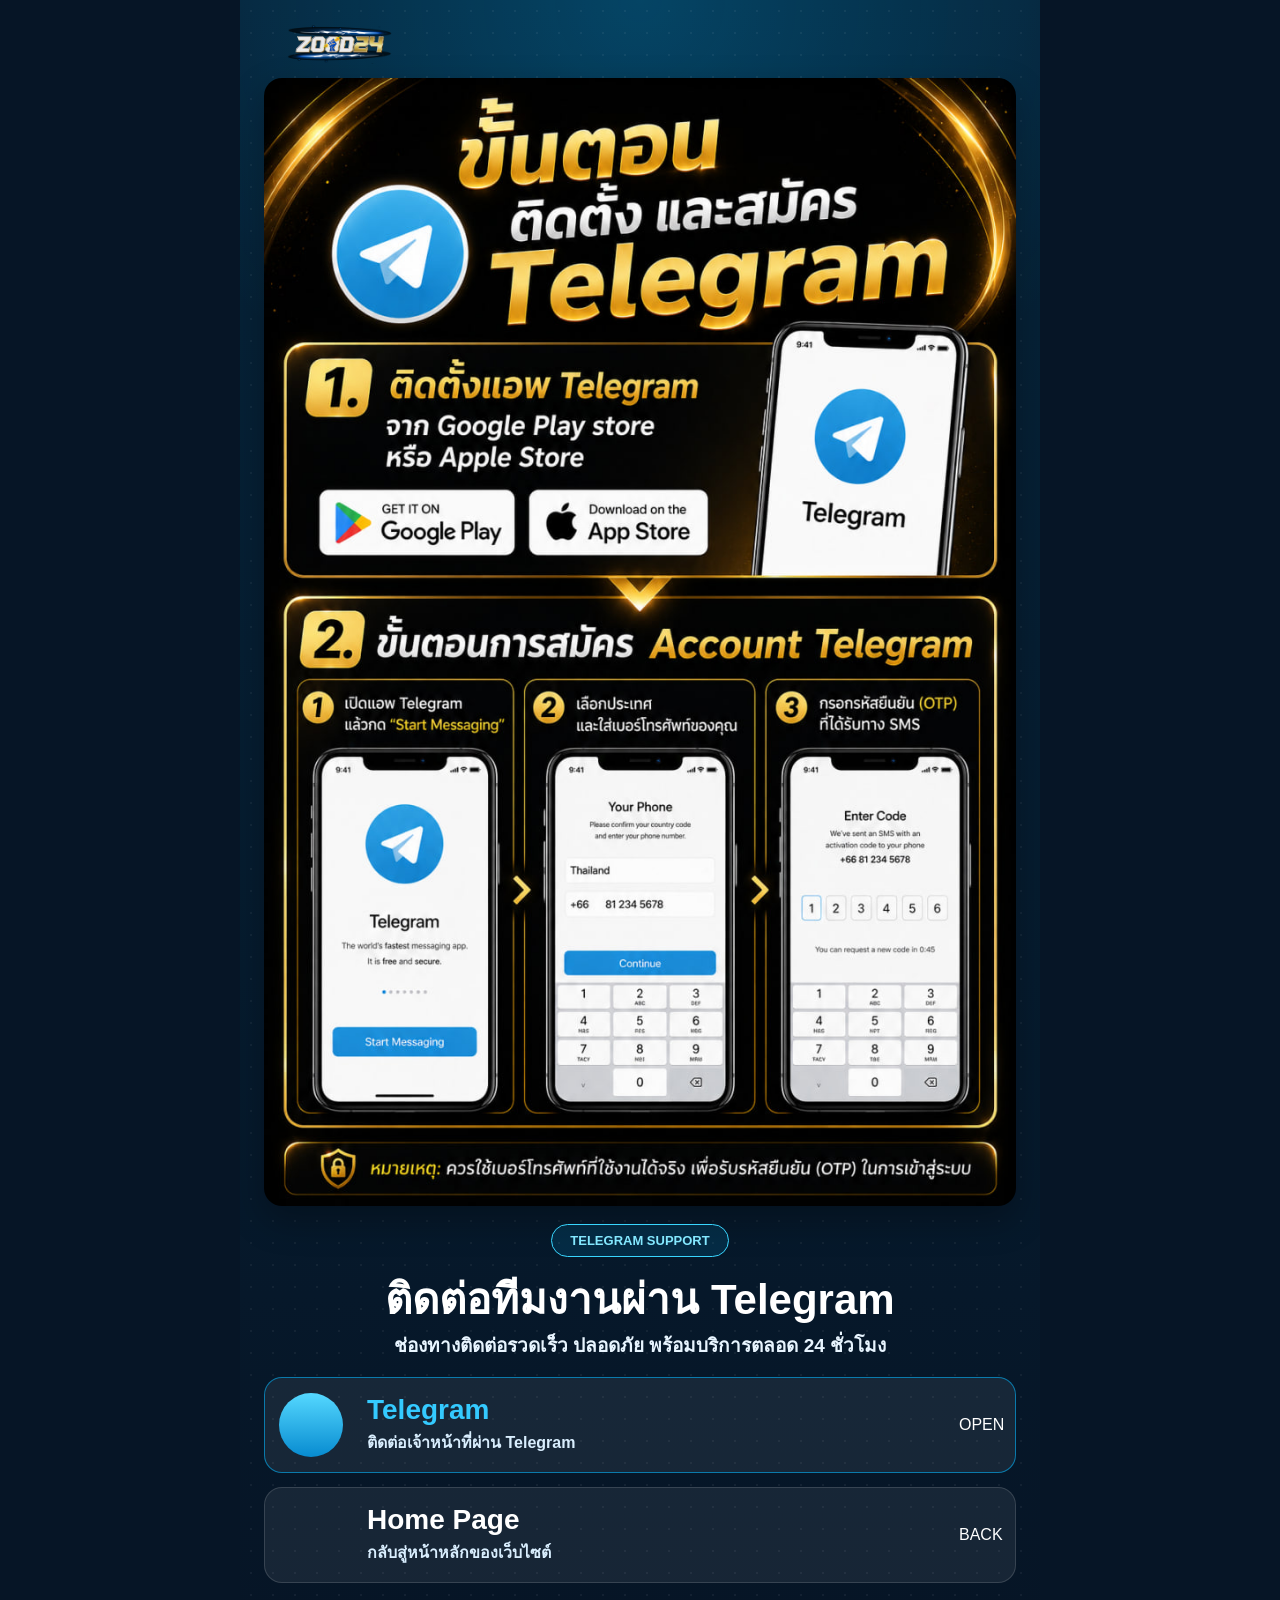
==== telegram.html @ 01b8c33e "Update telegram.html" ====
<!DOCTYPE html>
<html lang="th">
<head>
  <meta charset="UTF-8" />
  <meta name="viewport" content="width=device-width, initial-scale=1.0"/>

  <title>Telegram Support</title>

  <link rel="stylesheet" href="style.css">
</head>

<body>

  <div class="page">

    <!-- LOGO -->
    <section class="section logo-section">

      <img
        src="assets/zood24_logo_new.png"
        alt="Logo"
        class="logo-img"
      >

    </section>

    <!-- BANNER -->
    <section class="section banner-section">

      <img
        src="assets/telegramchannel.jpg"
        alt="Banner"
        class="banner-img"
        id="bannerSlide"
      >

    </section>

    <!-- TEXT -->
    <section class="section text-section">

      <div class="badge">
        TELEGRAM SUPPORT
      </div>

      <h1>
        ติดต่อทีมงานผ่าน Telegram
      </h1>

      <p class="description">
        ช่องทางติดต่อรวดเร็ว ปลอดภัย พร้อมบริการตลอด 24 ชั่วโมง
      </p>

    </section>

    <!-- BUTTON SECTION -->
    <section class="section contact-section">

      <!-- BUTTON 1 -->
      <a
        href="https://t.me/YourUsername"
        target="_blank"
        class="contact-card telegram"
      >

        <div class="icon">
          <img src="assets/telegram-icon.png" alt="">
        </div>

        <div class="contact-text">
          <h2>Telegram</h2>
          <p>ติดต่อเจ้าหน้าที่ผ่าน Telegram</p>
        </div>

        <div class="action-badge">
          OPEN
        </div>

      </a>

      <!-- BUTTON 2 -->
      <a
        href="index.html"
        class="contact-card website"
      >

        <div class="icon">
          <img src="assets/home-icon.png" alt="">
        </div>

        <div class="contact-text">
          <h2>Home Page</h2>
          <p>กลับสู่หน้าหลักของเว็บไซต์</p>
        </div>

        <div class="action-badge">
          BACK
        </div>

      </a>

    </section>

  </div>

  <!-- SLIDE SCRIPT -->
  <script>

    const banners = [
      "assets/banner1.jpg",
      "assets/banner2.jpg",
      "assets/banner3.jpg"
    ];

    let current = 0;

    const banner = document.getElementById("bannerSlide");

    setInterval(() => {

      current++;

      if(current >= banners.length){
        current = 0;
      }

      banner.src = banners[current];

    }, 3000);

  </script>

</body>
</html>
---- style.css ----
* {
  box-sizing: border-box;
}

body {
  margin: 0;
  font-family: Tahoma, Arial, sans-serif;
  color: #fff;
  background: #061526;
}

.page {
  width: min(430px, 100%);
  min-height: 100vh;
  margin: 0 auto;
  padding: 14px 12px 28px;
  background:
    radial-gradient(circle at top, rgba(0, 184, 255, .22), transparent 30%),
    linear-gradient(180deg, #06243a 0%, #061526 100%);
  position: relative;
  overflow: hidden;
}

.page::before {
  content: "";
  position: absolute;
  inset: 0;
  background-image: radial-gradient(#ffffff55 1px, transparent 1px);
  background-size: 22px 22px;
  opacity: .16;
}

.section {
  position: relative;
  z-index: 1;
}

.logo-section {
  padding: 4px 0 10px;
}

.logo-img {
  width: 120px;
  max-height: 42px;
  object-fit: contain;
}

.banner-section {
  margin-bottom: 18px;
}

.banner-img {
  width: 100%;
  display: block;
  border-radius: 18px;
  box-shadow: 0 14px 35px rgba(0, 0, 0, .28);
}

.text-section {
  text-align: center;
}

.badge {
  display: inline-block;
  padding: 8px 18px;
  border: 1px solid #39d6ff;
  border-radius: 999px;
  color: #84e8ff;
  background: rgba(0, 178, 255, .12);
  font-size: 13px;
  font-weight: 900;
}

h1 {
  margin: 20px 0 8px;
  font-size: 34px;
  line-height: 1.1;
  font-weight: 900;
  color: #ffffff;
}

.description {
  margin: 0 0 18px;
  font-size: 16px;
  line-height: 1.45;
  font-weight: 800;
  color: #e8f5ff;
}

.notice-box {
  margin: 0 0 22px;
  padding: 16px 14px;
  text-align: left;
  border-radius: 18px;
  background: rgba(255, 255, 255, .08);
  border: 1px solid rgba(120, 220, 255, .26);
}

.notice-box p {
  margin: 8px 0;
  font-size: 14px;
  line-height: 1.45;
  font-weight: 700;
  color: #f2fbff;
}

.notice-box span {
  color: #ffd44a;
  font-weight: 900;
}

.contact-section {
  display: grid;
  gap: 14px;
}

.contact-card {
  min-height: 84px;
  padding: 14px;
  display: grid;
  grid-template-columns: 62px 1fr 34px;
  align-items: center;
  text-decoration: none;
  color: #fff;
  border-radius: 18px;
  background: rgba(255, 255, 255, .07);
  border: 1px solid rgba(255, 255, 255, .14);
  transition: .22s ease;
}

.contact-card:hover {
  transform: translateY(-3px);
  background: rgba(255, 255, 255, .11);
}

.icon {
  width: 54px;
  height: 54px;
  border-radius: 50%;
  display: grid;
  place-items: center;
  font-size: 13px;
  font-weight: 900;
  color: #fff;
}

.contact-text {
  padding-left: 12px;
  text-align: left;
}

.contact-text h2 {
  margin: 0 0 4px;
  font-size: 22px;
  line-height: 1.1;
}

.contact-text p {
  margin: 0;
  font-size: 13px;
  color: #d9eefe;
  font-weight: 700;
}

.arrow {
  width: 30px;
  height: 30px;
  display: grid;
  place-items: center;
  border-radius: 50%;
  border: 2px solid currentColor;
  font-size: 26px;
  font-weight: 900;
}

.line {
  border-color: rgba(43, 239, 96, .56);
}

.line .icon {
  background: linear-gradient(180deg, #57f96d, #05bd2c);
}

.line h2,
.line .arrow {
  color: #39ff72;
}

.telegram {
  border-color: rgba(0, 183, 255, .58);
}

.telegram .icon {
  background: linear-gradient(180deg, #55d8ff, #078bd0);
  font-size: 28px;
}

.telegram h2,
.telegram .arrow {
  color: #34caff;
}

.livechat {
  border-color: rgba(255, 157, 45, .58);
}

.livechat .icon {
  background: linear-gradient(180deg, #ffb044, #ff7300);
  font-size: 24px;
}

.livechat h2,
.livechat .arrow {
  color: #ffa43a;
}

@media (min-width: 768px) {
  .page {
    width: 800px;
    padding: 18px 24px 36px;
  }

  .logo-img {
    width: 150px;
  }

  h1 {
    font-size: 42px;
  }

  .description {
    font-size: 19px;
  }

  .contact-card {
    min-height: 96px;
    grid-template-columns: 76px 1fr 42px;
  }

  .icon {
    width: 64px;
    height: 64px;
  }

  .contact-text h2 {
    font-size: 28px;
  }

  .contact-text p {
    font-size: 16px;
  }
}
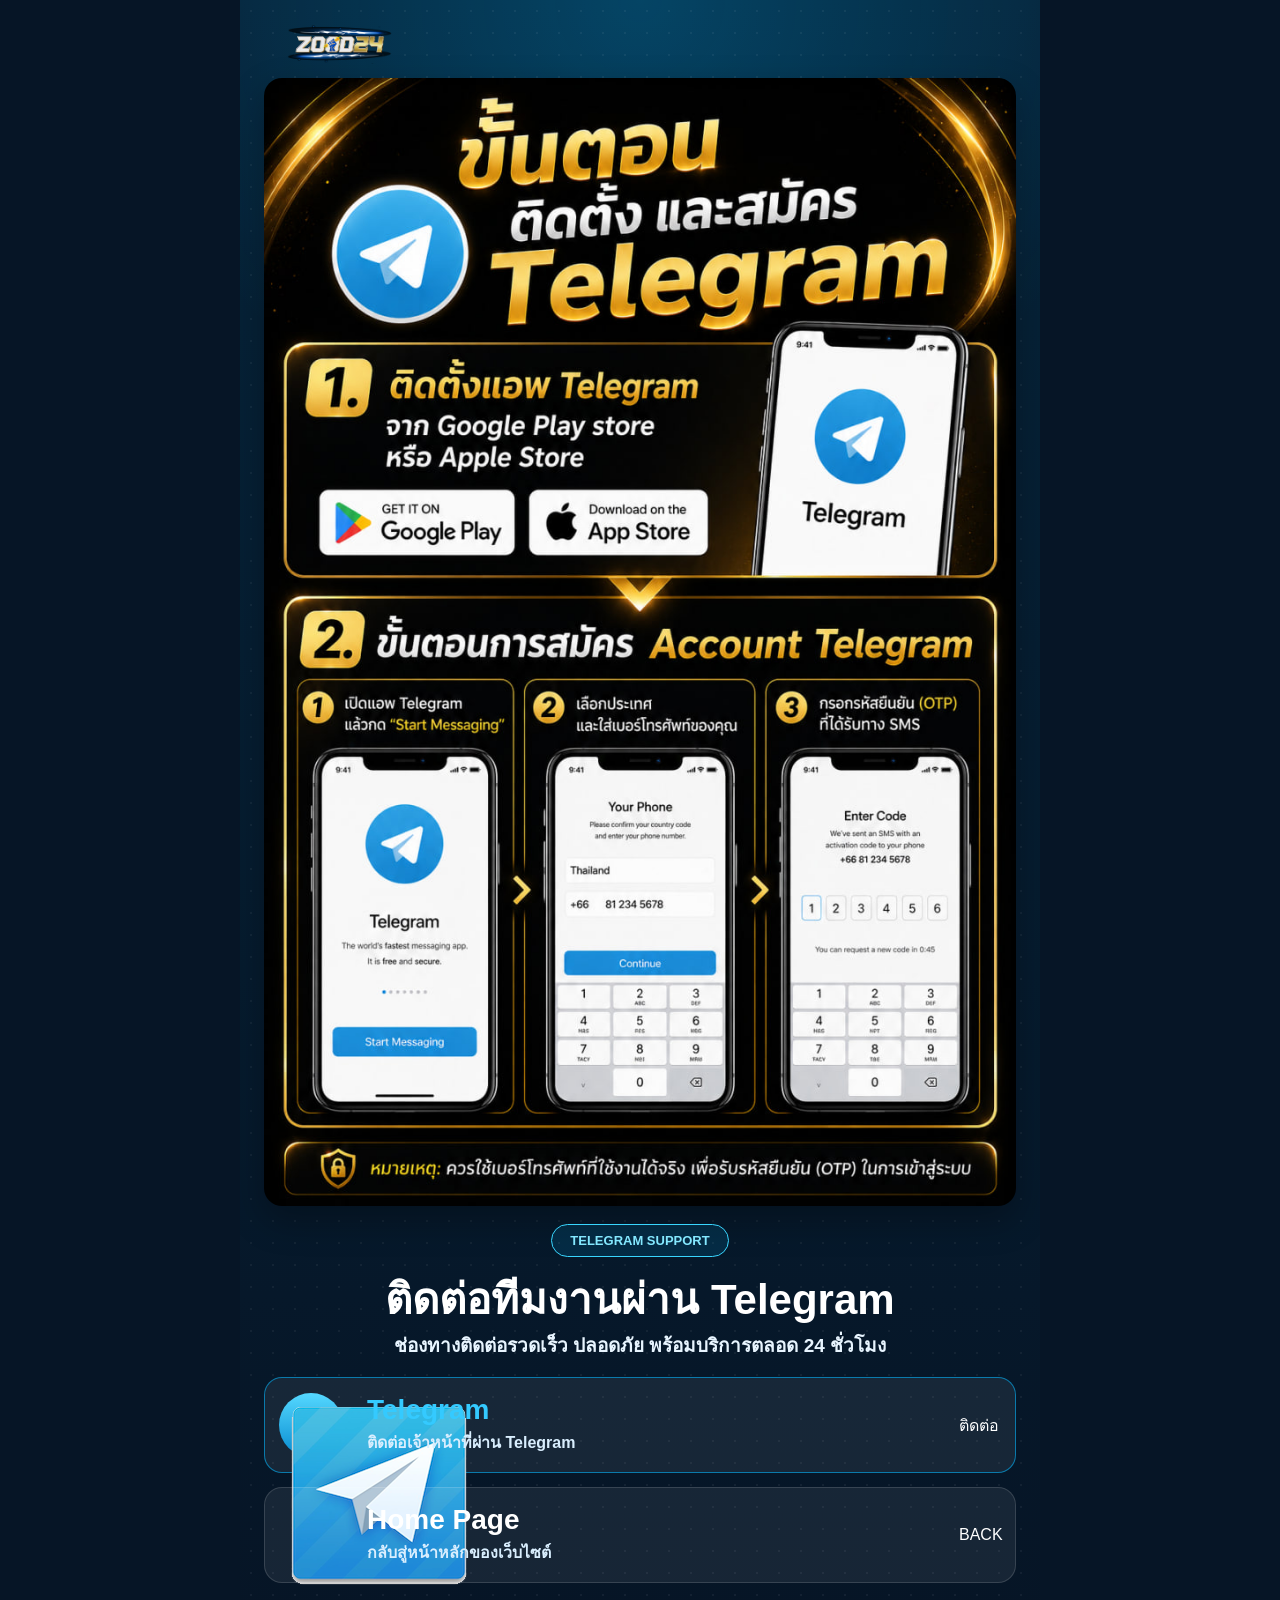
==== commit 67a8ab15: "Update telegram.html" ====
--- a/telegram.html
+++ b/telegram.html
@@ -58,13 +58,13 @@
 
       <!-- BUTTON 1 -->
       <a
-        href="https://t.me/YourUsername"
+        href="https://t.me/zood24"
         target="_blank"
         class="contact-card telegram"
       >
 
         <div class="icon">
-          <img src="assets/telegram-icon.png" alt="">
+          <img src="assets/telegram.png" alt="">
         </div>
 
         <div class="contact-text">
@@ -73,7 +73,7 @@
         </div>
 
         <div class="action-badge">
-          OPEN
+          ติดต่อ
         </div>
 
       </a>
